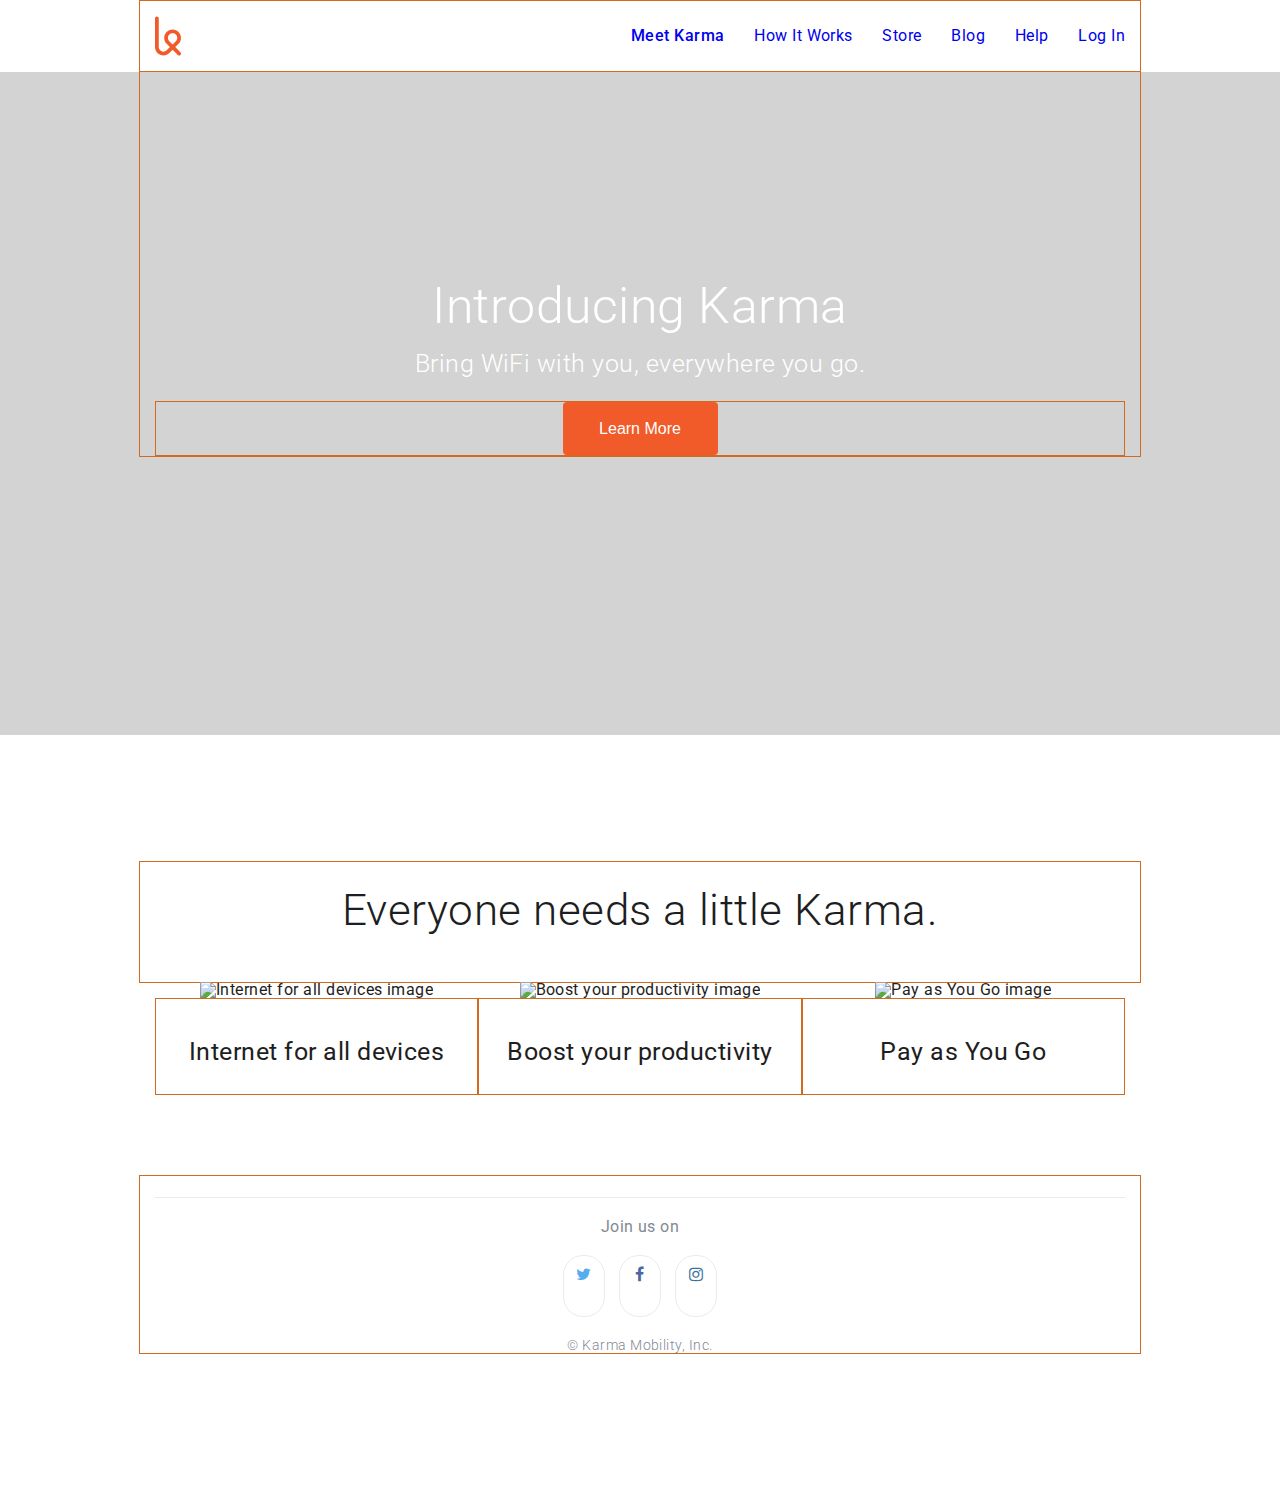
==== index.html @ 74a1a7fa "renamed karma-klone.html to index.html" ====
<!DOCTYPE html>
<html lang="en">
<head>
	<meta charset="UTF-8">
	<title>Karma Klone</title>
	<link rel="stylesheet" href="css/style.css">
	<link href='https://fonts.googleapis.com/css?family=Roboto:400,500,300' rel='stylesheet' type='text/css'>
	<link href="//maxcdn.bootstrapcdn.com/font-awesome/4.2.0/css/font-awesome.min.css" rel="stylesheet">
	<link rel="icon" type="image/png" href="favicon_name.png" />
	<!-- or -->
	<link rel="shortcut icon" type="image/x-icon"  href="favicon_name.ico">
</head>

<header>
	
</header>

<body>
   
    <nav class="top-navigation">
        
        <div class="content">
        
        	<ul class="links">
			
				<li class="active"> <a href="file:///Users/dennis/Projects/karma-klone/karma-klone.html">Meet Karma</a> </li>
				<li> <a href="https://yourkarma.com/how-it-works">How It Works</a> </li>
				<li> <a href="https://yourkarma.com/store">Store</a> </li>
				<li> <a href="https://blog.yourkarma.com">Blog</a> </li>
				<li> <a href="https://yourkarma.com/help">Help</a> </li> </li>
				<li> <a href="https://login.yourkarma.com/?return_to=https%3A%2F%2Fyourkarma.com%2Fdashboard">Log In</a> </li>	
			</ul>
    	
    		<img class="logo" src="images/logo.svg" alt="Logo Image" width="26px">
    	</div> 		
    </nav>
    
    <section class="introduction">
        <div class="content">
            <h1>Introducing Karma</h1>
            <h3>Bring WiFi with you, everywhere you go.</h3>
        	<div class="buttons">
            	<button>Learn More</button>
        	</div>
        </div>
    </section>

    <section class="cases">
        <div class="content">
            <h2>Everyone needs a little Karma.</h2>
            <ul class="devices">
                <li>
                    <img width="127px" height="127px" src="images/icon-devices.svg" alt="Internet for all devices image">
                    <div class="caption">
                        <h3>Internet for all devices</h3>
                    </div>
                </li>
                <li>
                    <img width="127px" height="127px" src="images/icon-coffee.svg" alt="Boost your productivity image">
                    <div class="caption">
                        <h3>Boost your productivity</h3>
                    </div>
                </li>
                <li>
                    <img width="127px" height="127px" src="images/icon-refill.svg" alt="Pay as You Go image">
                    <div class="caption">
                        <h3>Pay as You Go</h3>
                    </div>
                </li>
            </ul>
        </div>
    </section>
    
	<footer class="social">
    <div class="content">
	    <hr>
	    <h5>Join us on</h5>
        <ul class="icons">
            <li class="twitter">
                <i class="fa fa-twitter"></i>
            </li>
            <li class="facebook">
                <i class="fa fa-facebook"></i>
            </li>
            <li class="instagram">
                <i class="fa fa-instagram"></i>
            </li>
        </ul>
        <span class="copy">
            &copy; Karma Mobility, Inc.
        </span>
    </div>
</footer>
</body>
</html>
---- css/style.css ----
/* http://meyerweb.com/eric/tools/css/reset/ 
   v2.0 | 20110126
   License: none (public domain)
*/

html, body, div, span, applet, object, iframe,
h1, h2, h3, h4, h5, h6, p, blockquote, pre,
a, abbr, acronym, address, big, cite, code,
del, dfn, em, img, ins, kbd, q, s, samp,
small, strike, strong, sub, sup, tt, var,
b, u, i, center,
dl, dt, dd, ol, ul, li,
fieldset, form, label, legend,
table, caption, tbody, tfoot, thead, tr, th, td,
article, aside, canvas, details, embed, 
figure, figcaption, footer, header, hgroup, 
menu, nav, output, ruby, section, summary,
time, mark, audio, video {
	margin: 0;
	padding: 0;
	border: 0;
	font-size: 100%;
	font: inherit;
	vertical-align: baseline;
}
/* HTML5 display-role reset for older browsers */
article, aside, details, figcaption, figure, 
footer, header, hgroup, menu, nav, section {
	display: block;
}
body {
	line-height: 1;
}
ol, ul {
	list-style: none;
}
blockquote, q {
	quotes: none;
}
blockquote:before, blockquote:after,
q:before, q:after {
	content: '';
	content: none;
}
table {
	border-collapse: collapse;
	border-spacing: 0;
}

body {
	background-color: LightGray;
}

div {
	border: 1px solid Chocolate;
}

.navbar {
	background-color: white;
	padding: 1.5em 0;
	display: inline-block;
}

.navbar-links > li {
	display: inline-block;
	margin: 1.5em;
}
/* End of Reset */

/* Start Custom Styles */

body {
    font-family: 'Roboto', sans-serif;
    font-size: 16px; 
	color: #838994; 
	letter-spacing: 0.03em;
    -webkit-font-smoothing: antialiased;
}

.content {
	padding: 0px 15px;
	margin: 0 auto;
	width: 970px;
}

/* Navigation Section */
.top-navigation {
    background-color: #fff;
    position: fixed;
	width: 100%;
	z-index: 9999;
}

.top-navigation > .content {
    height: 70px;
}

.top-navigation .logo {
	height: 70px;
}

.top-navigation .links {
	float: right;
	margin-top: 1.7rem;
	color: #838994;

}

.top-navigation .links li {
	display: inline-block;
	margin-left: 25px;
}

.top-navigation .links .active {
	color: #4c5058;
	font-weight: 500;
}

.top-navigation .links li:hover {
	cursor: pointer;
	color: #333333;
}

a:link {
    text-decoration: none;
}

a:visited {
    text-decoration: none;
}

/* Buttons */
button {
	margin: 0;
	text-shadow: none;
    border-style: none;
    border-radius: 4px;
    padding: 16px 26px;
    line-height: 1.33;
    width: 9.688rem ;
    background-color: #f15a29;
    font-size: 16px;
    color: #fff;    
    border-color: #f15a29;
}

button:hover {
    background-color: #d9400e;
    border-color: #cf3d0e;
    cursor: pointer;
}

/* Introduction */
.introduction {
	background-image: url("../images/background.jpg");
	background-position: 0 bottom;
	background-repeat: no-repeat;
	background-size: cover;
	height: 45.938rem;
}

.introduction h1, 
.introduction h3 {
	color: #fff;
	text-align: center;
	font-weight: 300;
}

.introduction h1 {
	margin-top: 17.5rem;
	font-size: 3.125rem;
}

.introduction h3 {
	margin-top: 1.25rem;
	font-size: 1.563rem;
}

.introduction .buttons {
	color: white;
	text-align: center;
	margin-top: 25px;
}

/* Cases */
.cases {
    background-color: #fff;
    overflow: hidden;
    padding-bottom: 5rem;
}

.cases .content {
    margin-top: 7.875rem;
    padding: none;
    color: #1d1e21;
    text-align: center;
}

.cases h2 {
    font-size: 2.75rem;
    margin: 1.625rem 0 3.125rem;
    font-weight: 300;
}

.cases .devices > li {
    width: 33.3333333%;
	float: left;
}
	
.cases .devices h3 {
    font-size: 1.563rem;
    font-weight: 400;
    margin: 2.5rem 0px 1.875rem;
}

.cases .devices p {
    font-weight: 300;
    font-size: 1.313rem;
}

/* Footer */
.social {
	background-color: #FFFFFF;
	text-align: center;
	overflow: auto;
	padding-bottom: 9.375rem;
}

.social hr {
	border: 0;
	border-top: 1px solid #eaebec;
	margin: 1.313rem 0;
}

.social .icons > li {
	display: inline-block;
	border-radius: 1.25rem;
	width: 2.5rem;
	height: 2.5rem;
	margin: 1.25rem 5px;
	border: 1px solid #eaebec;
	padding: 0.625rem 0;
	text-align: center;
}

.social .icons > li:hover {
	cursor: pointer;
}

.social .twitter {
	color: #55acee;
}

.social .facebook {
	color: #4c66a4;
}

.social .instagram {
	color: #3f729b;
}

.social .copy {
  font-size: 0.9rem;
  font-weight: 300;
  color: #838994;
}
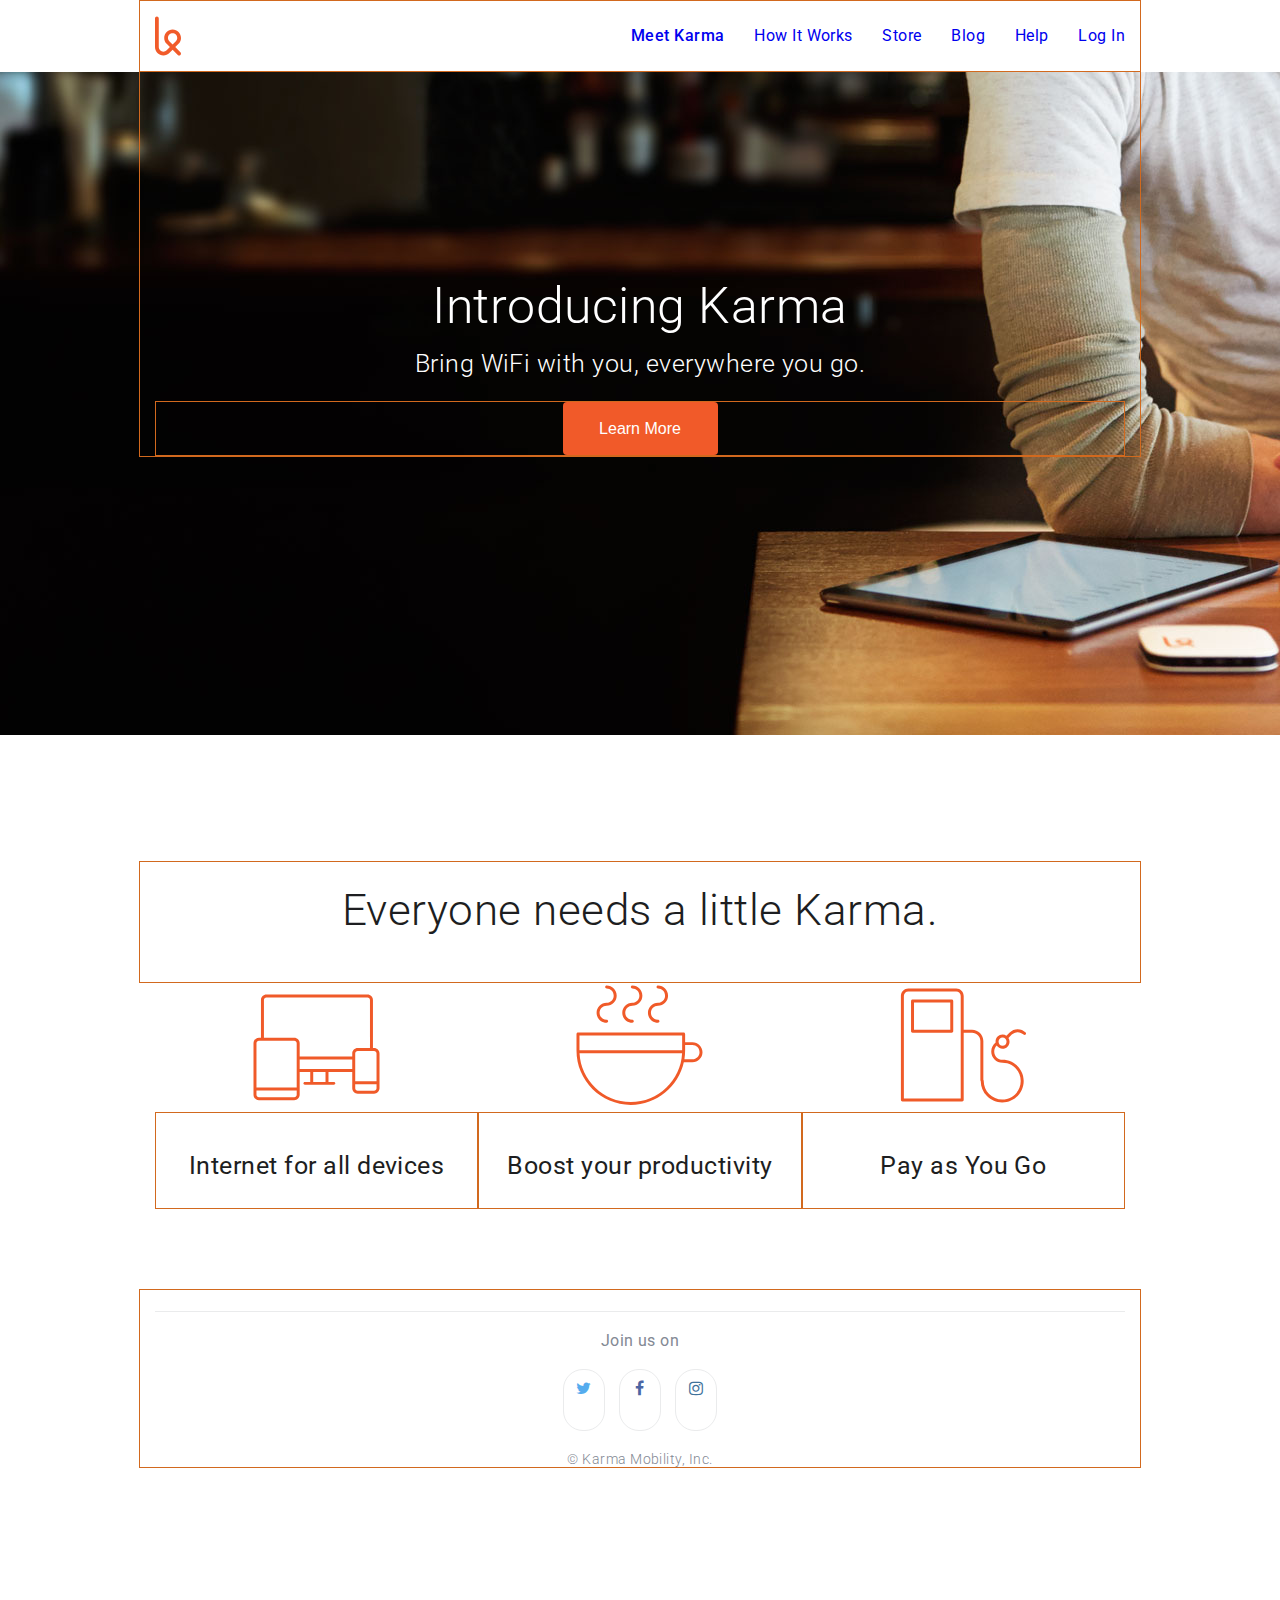
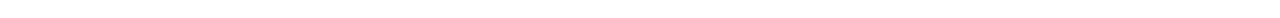
==== commit 6d7c5929: "favicon update" ====
--- a/index.html
+++ b/index.html
@@ -8,7 +8,7 @@
 	<link href="//maxcdn.bootstrapcdn.com/font-awesome/4.2.0/css/font-awesome.min.css" rel="stylesheet">
 	<link rel="icon" type="image/png" href="favicon_name.png" />
 	<!-- or -->
-	<link rel="shortcut icon" type="image/x-icon"  href="favicon_name.ico">
+	<link rel="shortcut icon" type="image/x-icon"  href="favicon.ico">
 </head>
 
 <header>
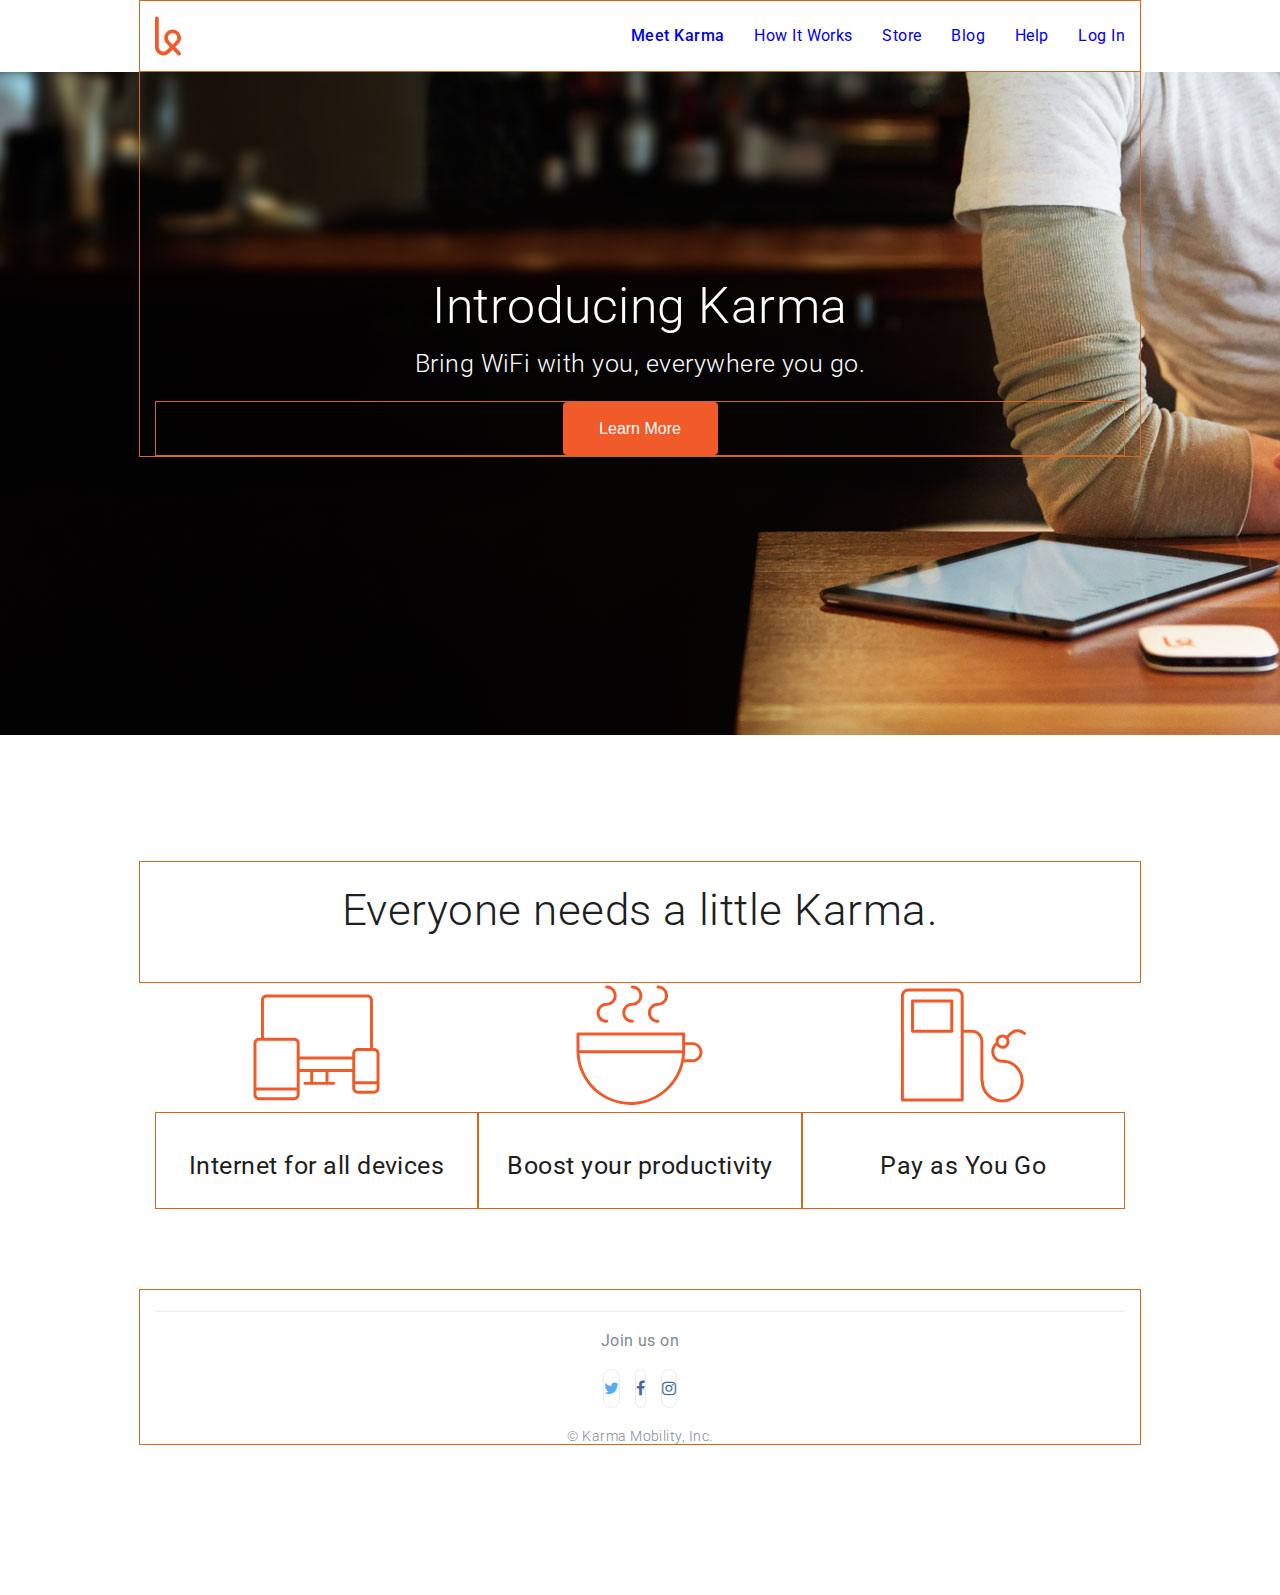
==== commit 52f4d03c: "W3 validator tweaks" ====
--- a/index.html
+++ b/index.html
@@ -11,12 +11,9 @@
 	<link rel="shortcut icon" type="image/x-icon"  href="favicon.ico">
 </head>
 
-<header>
-	
-</header>
-
-<body>
-   
+<body>	   
+    <header>
+	    
     <nav class="top-navigation">
         
         <div class="content">
@@ -27,13 +24,14 @@
 				<li> <a href="https://yourkarma.com/how-it-works">How It Works</a> </li>
 				<li> <a href="https://yourkarma.com/store">Store</a> </li>
 				<li> <a href="https://blog.yourkarma.com">Blog</a> </li>
-				<li> <a href="https://yourkarma.com/help">Help</a> </li> </li>
+				<li> <a href="https://yourkarma.com/help">Help</a> </li>
 				<li> <a href="https://login.yourkarma.com/?return_to=https%3A%2F%2Fyourkarma.com%2Fdashboard">Log In</a> </li>	
 			</ul>
     	
-    		<img class="logo" src="images/logo.svg" alt="Logo Image" width="26px">
+    		<img class="logo" src="images/logo.svg" alt="Logo Image" width="26">
     	</div> 		
     </nav>
+    </header>
     
     <section class="introduction">
         <div class="content">
@@ -50,19 +48,19 @@
             <h2>Everyone needs a little Karma.</h2>
             <ul class="devices">
                 <li>
-                    <img width="127px" height="127px" src="images/icon-devices.svg" alt="Internet for all devices image">
+                    <img width="127" height="127" src="images/icon-devices.svg" alt="Internet for all devices image">
                     <div class="caption">
                         <h3>Internet for all devices</h3>
                     </div>
                 </li>
                 <li>
-                    <img width="127px" height="127px" src="images/icon-coffee.svg" alt="Boost your productivity image">
+                    <img width="127" height="127" src="images/icon-coffee.svg" alt="Boost your productivity image">
                     <div class="caption">
                         <h3>Boost your productivity</h3>
                     </div>
                 </li>
                 <li>
-                    <img width="127px" height="127px" src="images/icon-refill.svg" alt="Pay as You Go image">
+                    <img width="127" height="127" src="images/icon-refill.svg" alt="Pay as You Go image">
                     <div class="caption">
                         <h3>Pay as You Go</h3>
                     </div>
--- a/css/style.css
+++ b/css/style.css
@@ -235,8 +235,8 @@
 .social .icons > li {
 	display: inline-block;
 	border-radius: 1.25rem;
-	width: 2.5rem;
-	height: 2.5rem;
+/* 	width: 2.5rem; */
+/* 	height: 2.5rem; */
 	margin: 1.25rem 5px;
 	border: 1px solid #eaebec;
 	padding: 0.625rem 0;
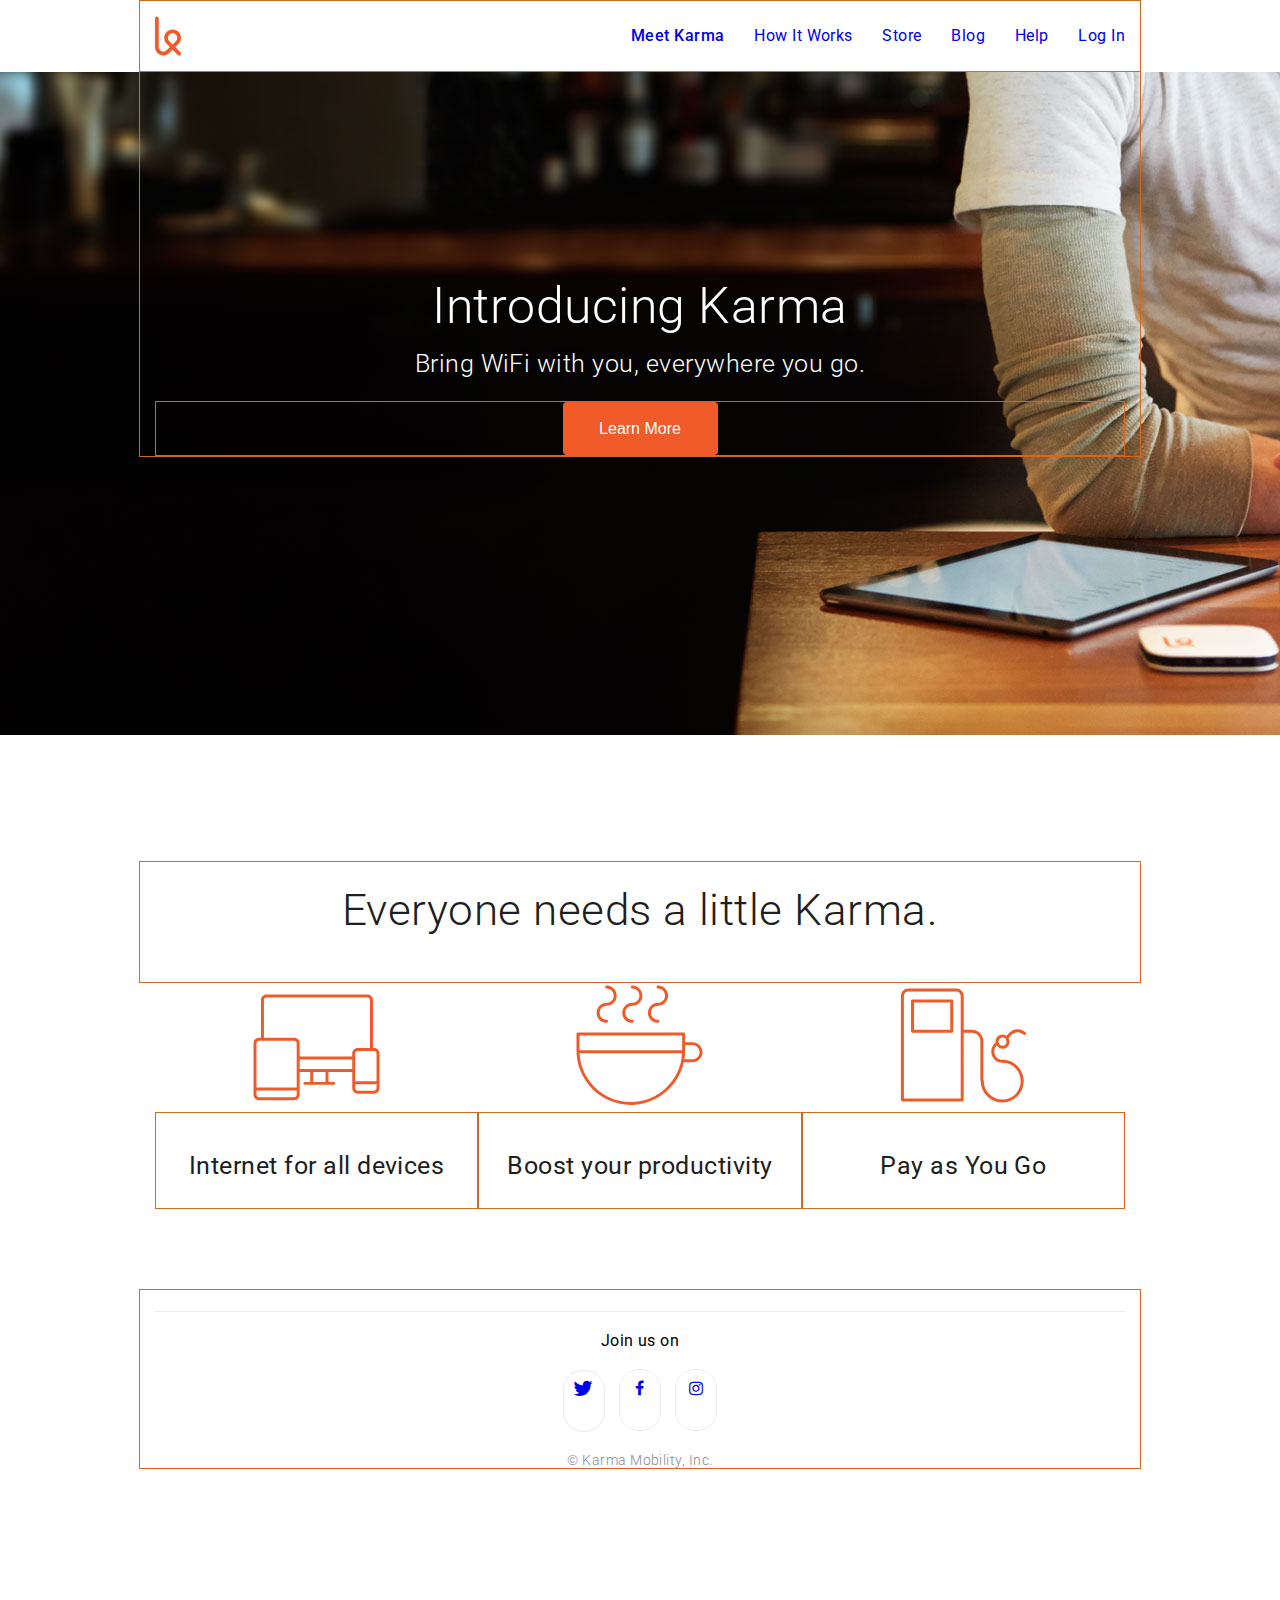
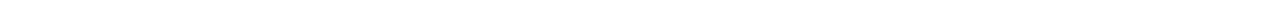
==== commit 58177ef0: "added links to the footer" ====
--- a/index.html
+++ b/index.html
@@ -75,13 +75,19 @@
 	    <h5>Join us on</h5>
         <ul class="icons">
             <li class="twitter">
-                <i class="fa fa-twitter"></i>
-            </li>
+                <a href="https://www.twitter.com/yourkarma" target="_blank">
+	                <i class="fa fa-twitter fa-lg "></i>
+	             </a>            
+	        </li>
             <li class="facebook">
-                <i class="fa fa-facebook"></i>
+            	<a href="https://www.facebook.com/getyourkarma" target="_blank">
+                	<i class="fa fa-facebook"></i>
+            	</a>
             </li>
             <li class="instagram">
-                <i class="fa fa-instagram"></i>
+            	<a href="https://www.instagram.com/karmawifi" target="_blank">
+                	<i class="fa fa-instagram"></i>
+            	</a>
             </li>
         </ul>
         <span class="copy">
--- a/css/style.css
+++ b/css/style.css
@@ -232,11 +232,15 @@
 	margin: 1.313rem 0;
 }
 
-.social .icons > li {
+.social h5 {
+	color: #000;
+}
+
+.social .icons li {
 	display: inline-block;
 	border-radius: 1.25rem;
-/* 	width: 2.5rem; */
-/* 	height: 2.5rem; */
+	width: 2.5rem;
+	height: 2.5rem;
 	margin: 1.25rem 5px;
 	border: 1px solid #eaebec;
 	padding: 0.625rem 0;
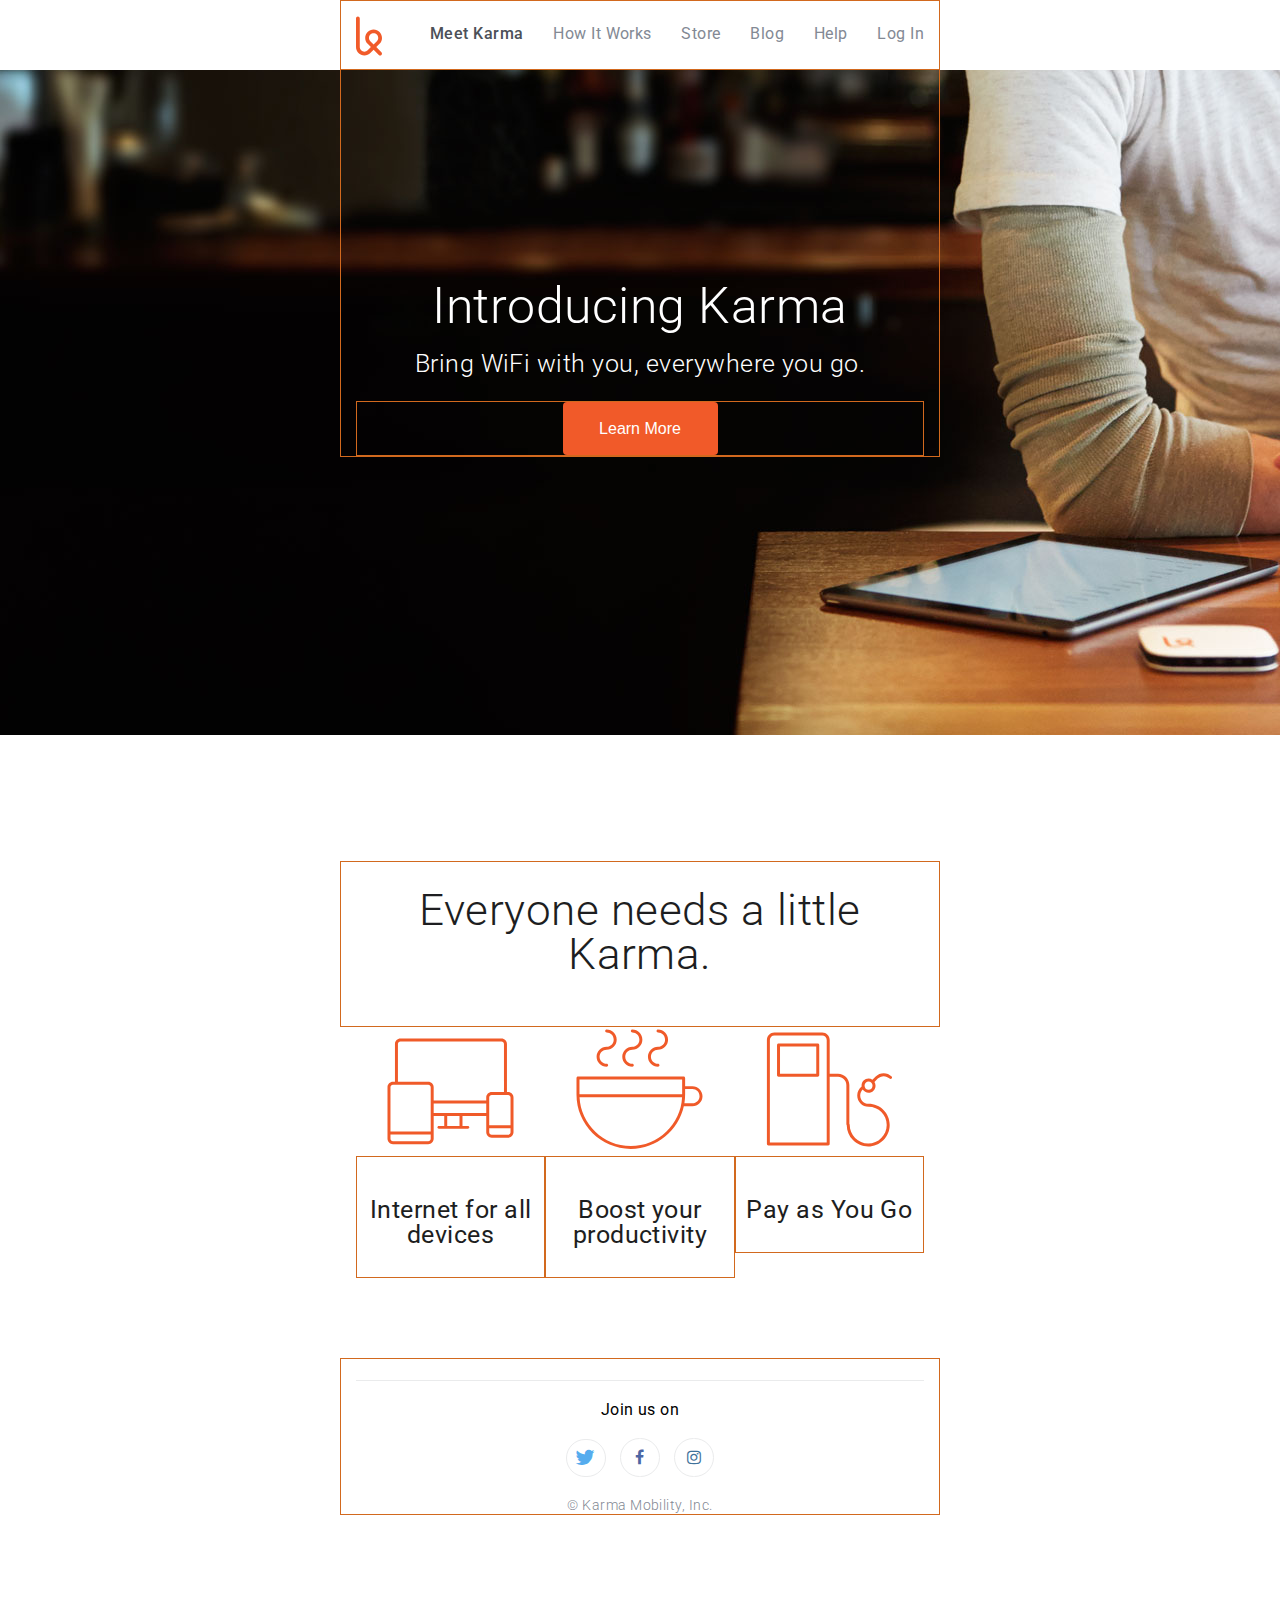
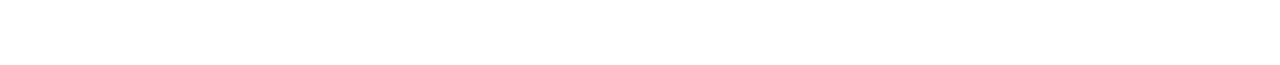
==== commit 8ead725b: "navbar and footer link style tweaks, general HTML and CSS formatting" ====
--- a/index.html
+++ b/index.html
@@ -1,19 +1,14 @@
-<!DOCTYPE html>
+<!doctype html>
 <html lang="en">
 <head>
-	<meta charset="UTF-8">
-	<title>Karma Klone</title>
-	<link rel="stylesheet" href="css/style.css">
-	<link href='https://fonts.googleapis.com/css?family=Roboto:400,500,300' rel='stylesheet' type='text/css'>
-	<link href="//maxcdn.bootstrapcdn.com/font-awesome/4.2.0/css/font-awesome.min.css" rel="stylesheet">
-	<link rel="icon" type="image/png" href="favicon_name.png" />
-	<!-- or -->
-	<link rel="shortcut icon" type="image/x-icon"  href="favicon.ico">
+    <meta charset="UTF-8">
+    <title>Karma</title>
+    <link rel="stylesheet" href="css/style.css">
+    <link href='//fonts.googleapis.com/css?family=Roboto:400,500,300' rel='stylesheet' type='text/css'>
+    <link href="//maxcdn.bootstrapcdn.com/font-awesome/4.2.0/css/font-awesome.min.css" rel="stylesheet">
+    <link rel="shortcut icon" type="image/x-icon"  href="favicon.ico">
 </head>
-
 <body>	   
-    <header>
-	    
     <nav class="top-navigation">
         
         <div class="content">
@@ -31,7 +26,6 @@
     		<img class="logo" src="images/logo.svg" alt="Logo Image" width="26">
     	</div> 		
     </nav>
-    </header>
     
     <section class="introduction">
         <div class="content">
--- a/css/style.css
+++ b/css/style.css
@@ -1,8 +1,14 @@
-/* http://meyerweb.com/eric/tools/css/reset/ 
-   v2.0 | 20110126
-   License: none (public domain)
-*/
-
+/* Paul Irish Box-Sizing: Border-Box reset - apply a natural box layout model to all elements, but allowing components to change http://www.paulirish.com/2012/box-sizing-border-box-ftw/ */
+html {
+  box-sizing: border-box;
+}
+*, *:before, *:after {
+  box-sizing: inherit;
+}
+/**
+ * Eric Meyer's Reset CSS v2.0 (http://meyerweb.com/eric/tools/css/reset/)
+ * http://cssreset.com
+ */
 html, body, div, span, applet, object, iframe,
 h1, h2, h3, h4, h5, h6, p, blockquote, pre,
 a, abbr, acronym, address, big, cite, code,
@@ -16,54 +22,23 @@
 figure, figcaption, footer, header, hgroup, 
 menu, nav, output, ruby, section, summary,
 time, mark, audio, video {
-	margin: 0;
-	padding: 0;
-	border: 0;
-	font-size: 100%;
-	font: inherit;
-	vertical-align: baseline;
+    margin: 0;
+    padding: 0;
+    border: 0;
+    font-size: 100%;
+    font: inherit;
+    vertical-align: baseline;
 }
 /* HTML5 display-role reset for older browsers */
 article, aside, details, figcaption, figure, 
 footer, header, hgroup, menu, nav, section {
-	display: block;
+    display: block;
 }
 body {
-	line-height: 1;
+    line-height: 1;
 }
 ol, ul {
-	list-style: none;
-}
-blockquote, q {
-	quotes: none;
-}
-blockquote:before, blockquote:after,
-q:before, q:after {
-	content: '';
-	content: none;
-}
-table {
-	border-collapse: collapse;
-	border-spacing: 0;
-}
-
-body {
-	background-color: LightGray;
-}
-
-div {
-	border: 1px solid Chocolate;
-}
-
-.navbar {
-	background-color: white;
-	padding: 1.5em 0;
-	display: inline-block;
-}
-
-.navbar-links > li {
-	display: inline-block;
-	margin: 1.5em;
+    list-style: none;
 }
 /* End of Reset */
 
@@ -78,12 +53,37 @@
 }
 
 .content {
-	padding: 0px 15px;
+	padding: 0 0.938rem;
 	margin: 0 auto;
-	width: 970px;
+	width: 37.5rem;
+}
+
+div {
+    border: 1px solid Chocolate;
+}
+
+a:link {
+	color: inherit;
+    text-decoration: none;
+}
+
+a:visited {
+	color: inherit;
+    text-decoration: none;
 }
 
 /* Navigation Section */
+.navbar {
+	background-color: white;
+	padding: 1.5em 0;
+	display: inline-block;
+}
+
+.navbar-links > li {
+	display: inline-block;
+	margin: 1.5em;
+}
+
 .top-navigation {
     background-color: #fff;
     position: fixed;
@@ -100,33 +100,26 @@
 }
 
 .top-navigation .links {
-	float: right;
-	margin-top: 1.7rem;
-	color: #838994;
-
-}
-
+    float: right;
+    font-family: 'Roboto', sans-serif;
+    color: #838994;
+    font-size: 16px;
+    margin-top: 25px;
+    -webkit-font-smoothing: antialiased;
+}
 .top-navigation .links li {
-	display: inline-block;
-	margin-left: 25px;
+    display: inline-block;
+    margin-left: 25px;
 }
 
 .top-navigation .links .active {
-	color: #4c5058;
-	font-weight: 500;
+    color: #4c5058;
+    font-weight: 500;
 }
 
 .top-navigation .links li:hover {
-	cursor: pointer;
-	color: #333333;
-}
-
-a:link {
-    text-decoration: none;
-}
-
-a:visited {
-    text-decoration: none;
+    cursor: pointer;
+    color: #333333;
 }
 
 /* Buttons */
@@ -240,7 +233,6 @@
 	display: inline-block;
 	border-radius: 1.25rem;
 	width: 2.5rem;
-	height: 2.5rem;
 	margin: 1.25rem 5px;
 	border: 1px solid #eaebec;
 	padding: 0.625rem 0;
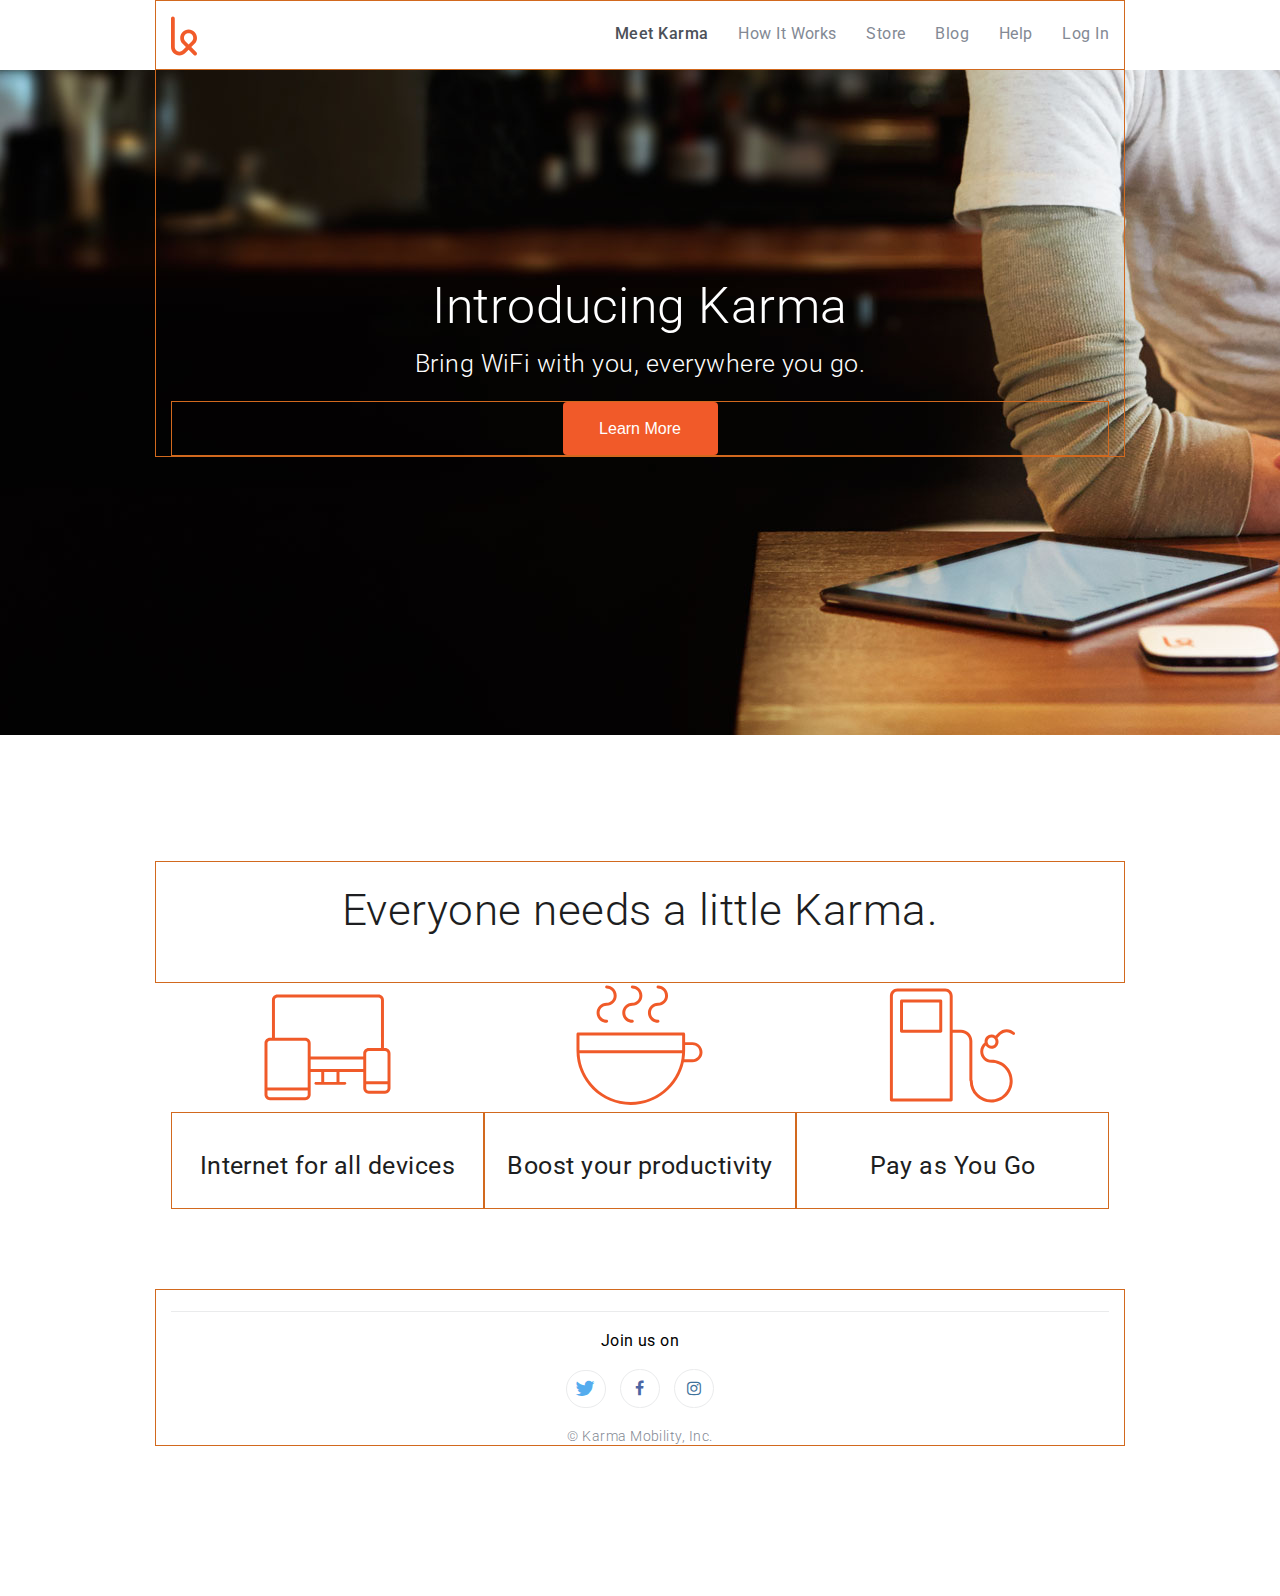
==== commit 30441d69: "title change to 'Karma Klone'" ====
--- a/index.html
+++ b/index.html
@@ -2,7 +2,7 @@
 <html lang="en">
 <head>
     <meta charset="UTF-8">
-    <title>Karma</title>
+    <title>Karma Klone</title>
     <link rel="stylesheet" href="css/style.css">
     <link href='//fonts.googleapis.com/css?family=Roboto:400,500,300' rel='stylesheet' type='text/css'>
     <link href="//maxcdn.bootstrapcdn.com/font-awesome/4.2.0/css/font-awesome.min.css" rel="stylesheet">
--- a/css/style.css
+++ b/css/style.css
@@ -45,6 +45,7 @@
 /* Start Custom Styles */
 
 body {
+	margin: 0;
     font-family: 'Roboto', sans-serif;
     font-size: 16px; 
 	color: #838994; 
@@ -55,7 +56,7 @@
 .content {
 	padding: 0 0.938rem;
 	margin: 0 auto;
-	width: 37.5rem;
+	width: 970px;
 }
 
 div {
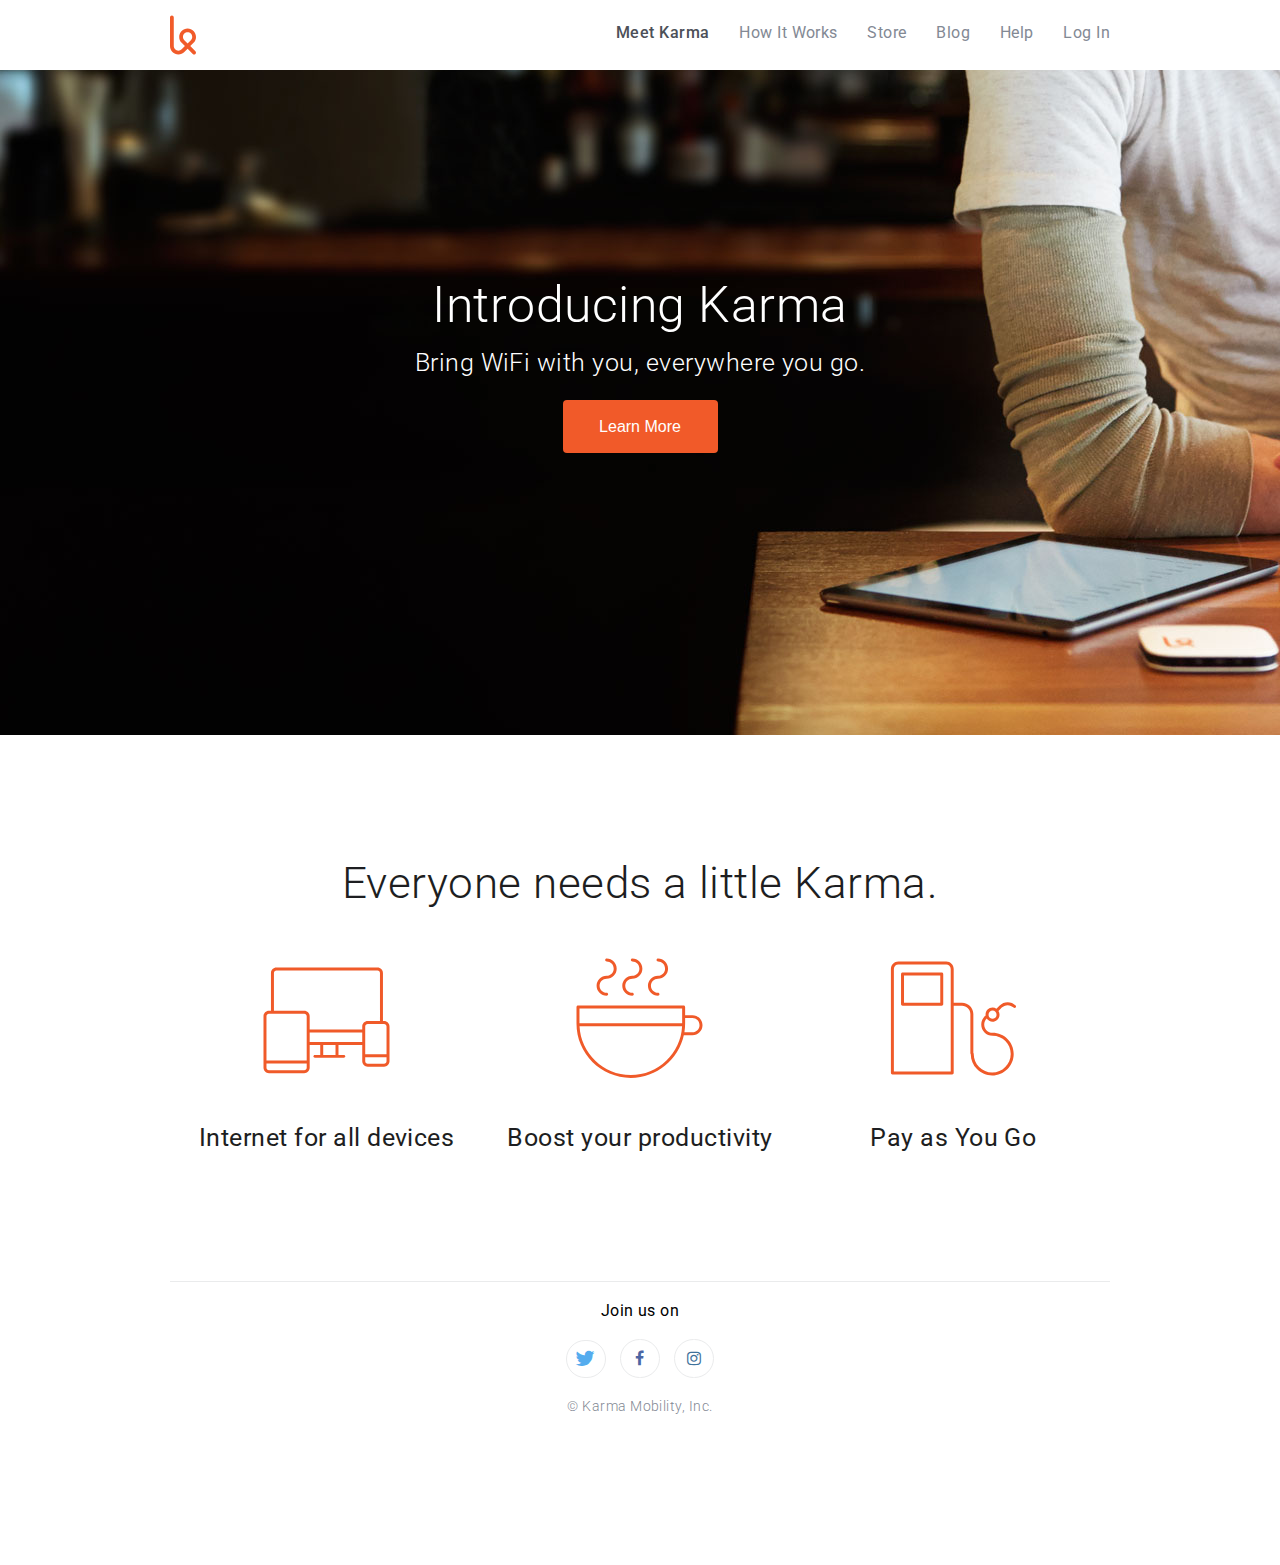
==== commit 2c87ee70: "changed link reference from a local file to the github page" ====
--- a/index.html
+++ b/index.html
@@ -15,7 +15,7 @@
         
         	<ul class="links">
 			
-				<li class="active"> <a href="file:///Users/dennis/Projects/karma-klone/karma-klone.html">Meet Karma</a> </li>
+				<li class="active"> <a href="http://dennisbailey.github.io/karma-klone">Meet Karma</a> </li>
 				<li> <a href="https://yourkarma.com/how-it-works">How It Works</a> </li>
 				<li> <a href="https://yourkarma.com/store">Store</a> </li>
 				<li> <a href="https://blog.yourkarma.com">Blog</a> </li>
--- a/css/style.css
+++ b/css/style.css
@@ -29,21 +29,23 @@
     font: inherit;
     vertical-align: baseline;
 }
+
 /* HTML5 display-role reset for older browsers */
 article, aside, details, figcaption, figure, 
 footer, header, hgroup, menu, nav, section {
     display: block;
 }
+
 body {
     line-height: 1;
 }
+
 ol, ul {
     list-style: none;
 }
 /* End of Reset */
 
 /* Start Custom Styles */
-
 body {
 	margin: 0;
     font-family: 'Roboto', sans-serif;
@@ -59,10 +61,6 @@
 	width: 970px;
 }
 
-div {
-    border: 1px solid Chocolate;
-}
-
 a:link {
 	color: inherit;
     text-decoration: none;
@@ -74,17 +72,6 @@
 }
 
 /* Navigation Section */
-.navbar {
-	background-color: white;
-	padding: 1.5em 0;
-	display: inline-block;
-}
-
-.navbar-links > li {
-	display: inline-block;
-	margin: 1.5em;
-}
-
 .top-navigation {
     background-color: #fff;
     position: fixed;
@@ -108,6 +95,7 @@
     margin-top: 25px;
     -webkit-font-smoothing: antialiased;
 }
+
 .top-navigation .links li {
     display: inline-block;
     margin-left: 25px;
@@ -161,13 +149,17 @@
 }
 
 .introduction h1 {
-	margin-top: 17.5rem;
 	font-size: 3.125rem;
 }
 
 .introduction h3 {
 	margin-top: 1.25rem;
 	font-size: 1.563rem;
+}
+
+.introduction .content {
+	position: relative; 
+	top: 17.5rem;
 }
 
 .introduction .buttons {
@@ -261,4 +253,4 @@
   font-weight: 300;
   color: #838994;
 }
-
+/* End CSS */